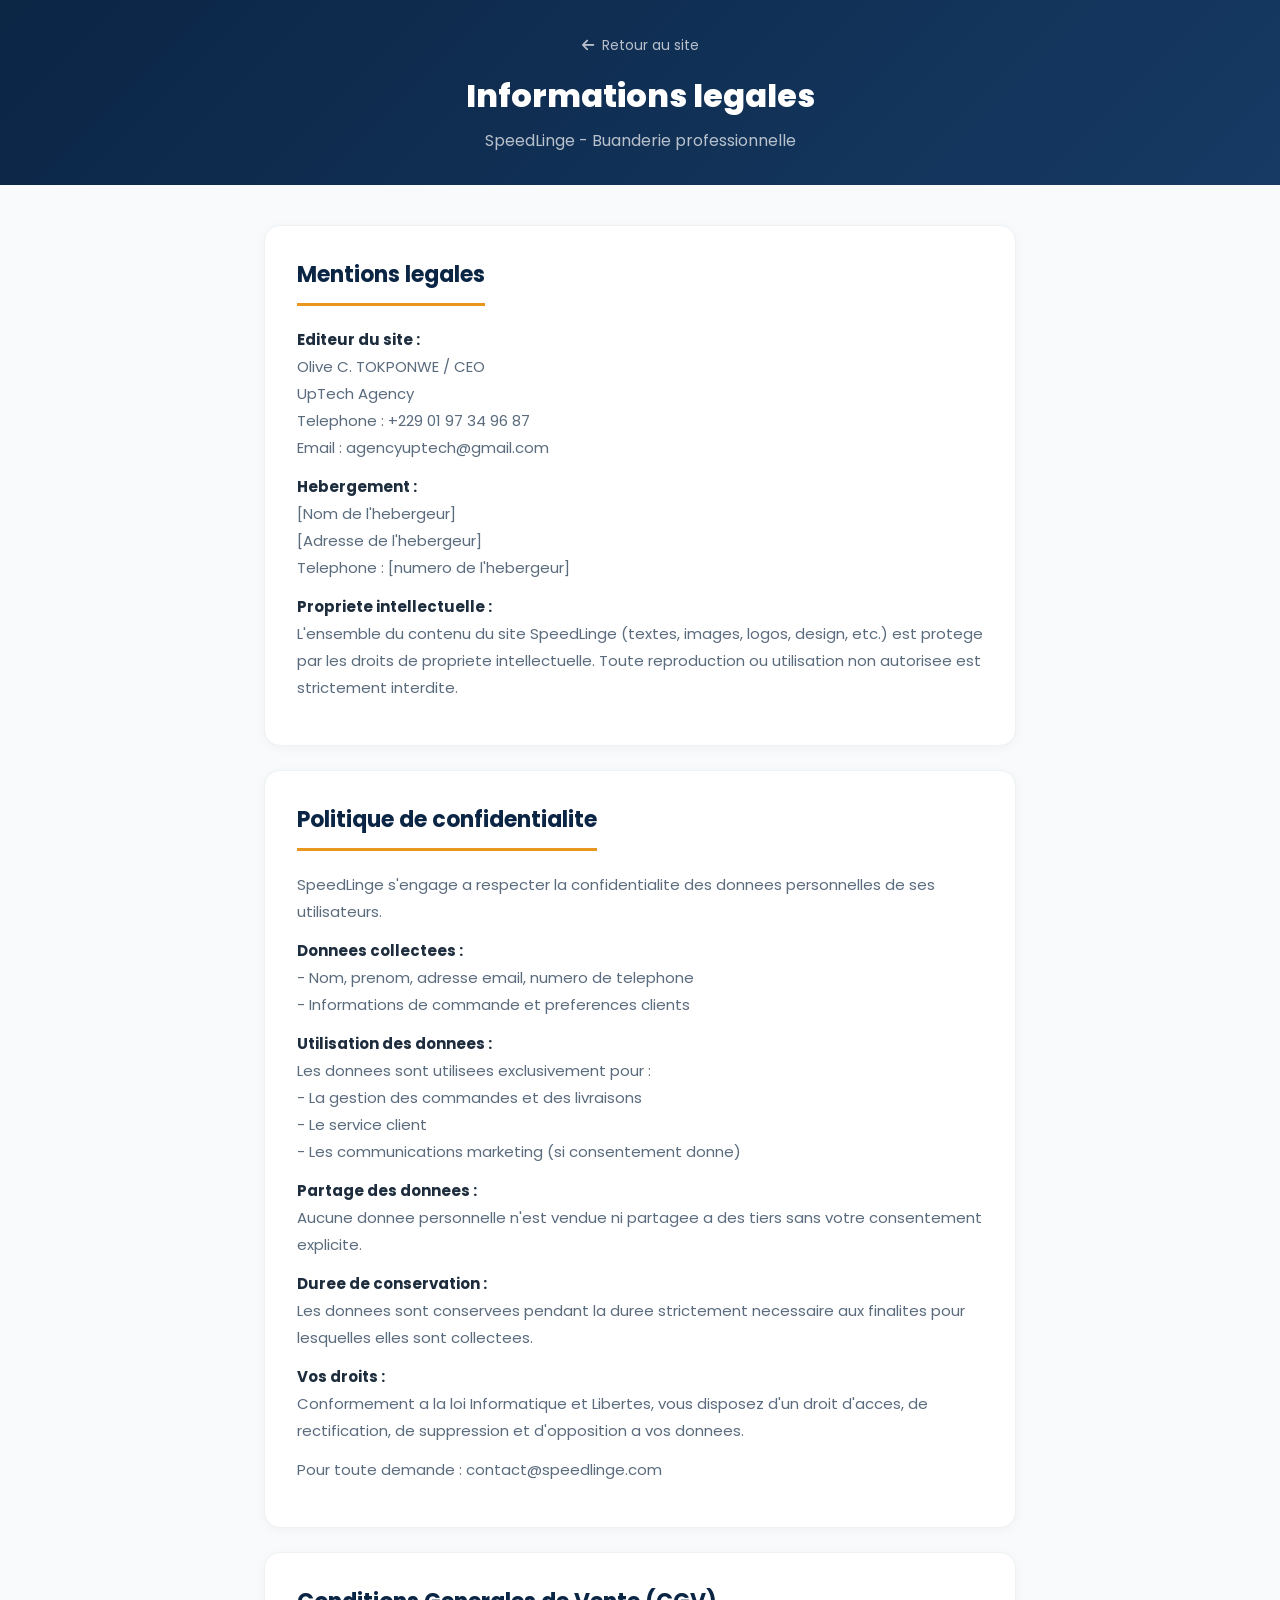
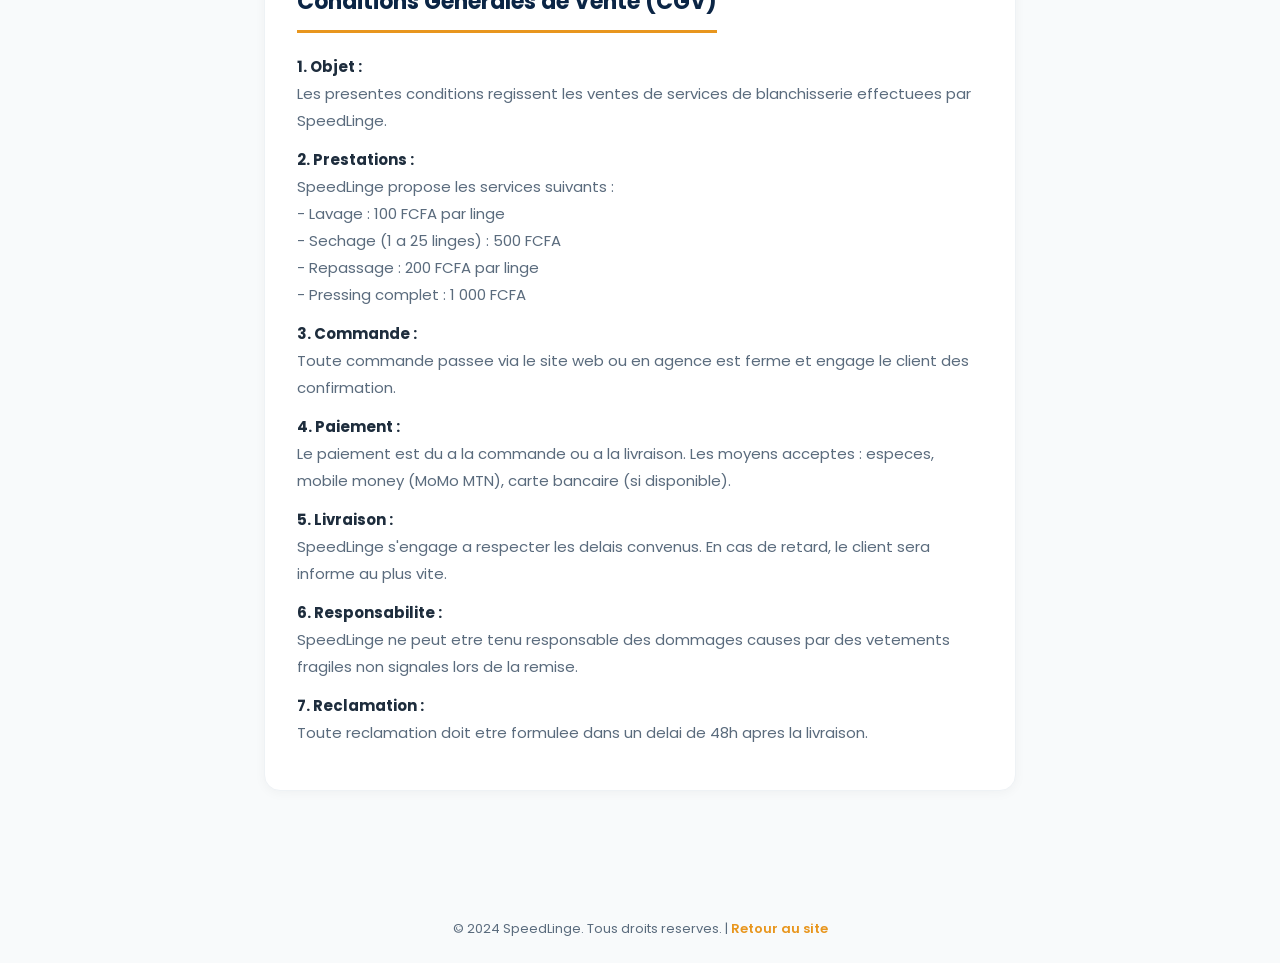
==== mentions-legales.html @ 2126ee3f "Initial commit - Site vitrine SpeedLinge Buanderie professionnelle à Parakou, Bénin. Site complet av" ====
<!DOCTYPE html>
<html lang="fr">
<head>
    <meta charset="UTF-8">
    <meta name="viewport" content="width=device-width, initial-scale=1.0">
    <title>Mentions legales - SpeedLinge</title>
    <link rel="stylesheet" href="https://cdnjs.cloudflare.com/ajax/libs/font-awesome/6.5.0/css/all.min.css">
    <link href="https://fonts.googleapis.com/css2?family=Poppins:wght@300;400;500;600;700;800&display=swap" rel="stylesheet">
    <style>
        :root {
            --orange: #E8961E; --orange-dark: #CC8017; --orange-light: #F5B84D;
            --blue-dark: #0B2545; --blue-mid: #163A64; --blue-light: #3AAFE0;
            --blue-pale: #E8F6FC; --gray-50: #F8FAFB; --gray-100: #EEF2F5;
            --gray-200: #D8DFE6; --gray-600: #5A6B7D; --gray-800: #1E2D3D;
        }
        * { margin: 0; padding: 0; box-sizing: border-box; }
        body { font-family: 'Poppins', sans-serif; color: var(--gray-800); background: var(--gray-50); }

        .header {
            background: linear-gradient(135deg, var(--blue-dark), var(--blue-mid));
            padding: 32px 24px; text-align: center; color: white;
        }
        .header a {
            color: white; text-decoration: none; display: inline-flex; align-items: center; gap: 8px;
            font-size: 14px; opacity: 0.7; transition: opacity 0.3s; margin-bottom: 16px;
        }
        .header a:hover { opacity: 1; }
        .header h1 { font-size: 32px; font-weight: 800; }
        .header p { opacity: 0.7; margin-top: 8px; }

        .container { max-width: 800px; margin: 0 auto; padding: 40px 24px 80px; }

        section {
            background: white; border-radius: 16px; padding: 32px;
            margin-bottom: 24px; box-shadow: 0 2px 12px rgba(0,0,0,0.04);
            border: 1px solid var(--gray-100);
        }
        section h2 {
            font-size: 22px; font-weight: 700; color: var(--blue-dark);
            margin-bottom: 20px; padding-bottom: 12px;
            border-bottom: 3px solid var(--orange); display: inline-block;
        }
        section p { font-size: 15px; line-height: 1.8; color: var(--gray-600); margin-bottom: 12px; }
        section strong { color: var(--gray-800); }

        .footer-mini {
            text-align: center; padding: 24px; font-size: 13px; color: var(--gray-600);
        }
        .footer-mini a { color: var(--orange); text-decoration: none; font-weight: 600; }
    </style>
</head>
<body>

<div class="header">
    <a href="index.html"><i class="fas fa-arrow-left"></i> Retour au site</a>
    <h1>Informations legales</h1>
    <p>SpeedLinge - Buanderie professionnelle</p>
</div>

<div class="container">
    <section>
        <h2>Mentions legales</h2>
        <p><strong>Editeur du site :</strong><br>
        Olive C. TOKPONWE / CEO<br>
        UpTech Agency<br>
        Telephone : +229 01 97 34 96 87<br>
        Email : agencyuptech@gmail.com</p>

        <p><strong>Hebergement :</strong><br>
        [Nom de l'hebergeur]<br>
        [Adresse de l'hebergeur]<br>
        Telephone : [numero de l'hebergeur]</p>

        <p><strong>Propriete intellectuelle :</strong><br>
        L'ensemble du contenu du site SpeedLinge (textes, images, logos, design, etc.) est protege par les droits de propriete intellectuelle. Toute reproduction ou utilisation non autorisee est strictement interdite.</p>
    </section>

    <section>
        <h2>Politique de confidentialite</h2>
        <p>SpeedLinge s'engage a respecter la confidentialite des donnees personnelles de ses utilisateurs.</p>

        <p><strong>Donnees collectees :</strong><br>
        - Nom, prenom, adresse email, numero de telephone<br>
        - Informations de commande et preferences clients</p>

        <p><strong>Utilisation des donnees :</strong><br>
        Les donnees sont utilisees exclusivement pour :<br>
        - La gestion des commandes et des livraisons<br>
        - Le service client<br>
        - Les communications marketing (si consentement donne)</p>

        <p><strong>Partage des donnees :</strong><br>
        Aucune donnee personnelle n'est vendue ni partagee a des tiers sans votre consentement explicite.</p>

        <p><strong>Duree de conservation :</strong><br>
        Les donnees sont conservees pendant la duree strictement necessaire aux finalites pour lesquelles elles sont collectees.</p>

        <p><strong>Vos droits :</strong><br>
        Conformement a la loi Informatique et Libertes, vous disposez d'un droit d'acces, de rectification, de suppression et d'opposition a vos donnees.</p>

        <p>Pour toute demande : contact@speedlinge.com</p>
    </section>

    <section>
        <h2>Conditions Generales de Vente (CGV)</h2>
        <p><strong>1. Objet :</strong><br>
        Les presentes conditions regissent les ventes de services de blanchisserie effectuees par SpeedLinge.</p>

        <p><strong>2. Prestations :</strong><br>
        SpeedLinge propose les services suivants :<br>
        - Lavage : 100 FCFA par linge<br>
        - Sechage (1 a 25 linges) : 500 FCFA<br>
        - Repassage : 200 FCFA par linge<br>
        - Pressing complet : 1 000 FCFA</p>

        <p><strong>3. Commande :</strong><br>
        Toute commande passee via le site web ou en agence est ferme et engage le client des confirmation.</p>

        <p><strong>4. Paiement :</strong><br>
        Le paiement est du a la commande ou a la livraison. Les moyens acceptes : especes, mobile money (MoMo MTN), carte bancaire (si disponible).</p>

        <p><strong>5. Livraison :</strong><br>
        SpeedLinge s'engage a respecter les delais convenus. En cas de retard, le client sera informe au plus vite.</p>

        <p><strong>6. Responsabilite :</strong><br>
        SpeedLinge ne peut etre tenu responsable des dommages causes par des vetements fragiles non signales lors de la remise.</p>

        <p><strong>7. Reclamation :</strong><br>
        Toute reclamation doit etre formulee dans un delai de 48h apres la livraison.</p>
    </section>
</div>

<div class="footer-mini">
    <p>&copy; 2024 SpeedLinge. Tous droits reserves. | <a href="index.html">Retour au site</a></p>
</div>

</body>
</html>
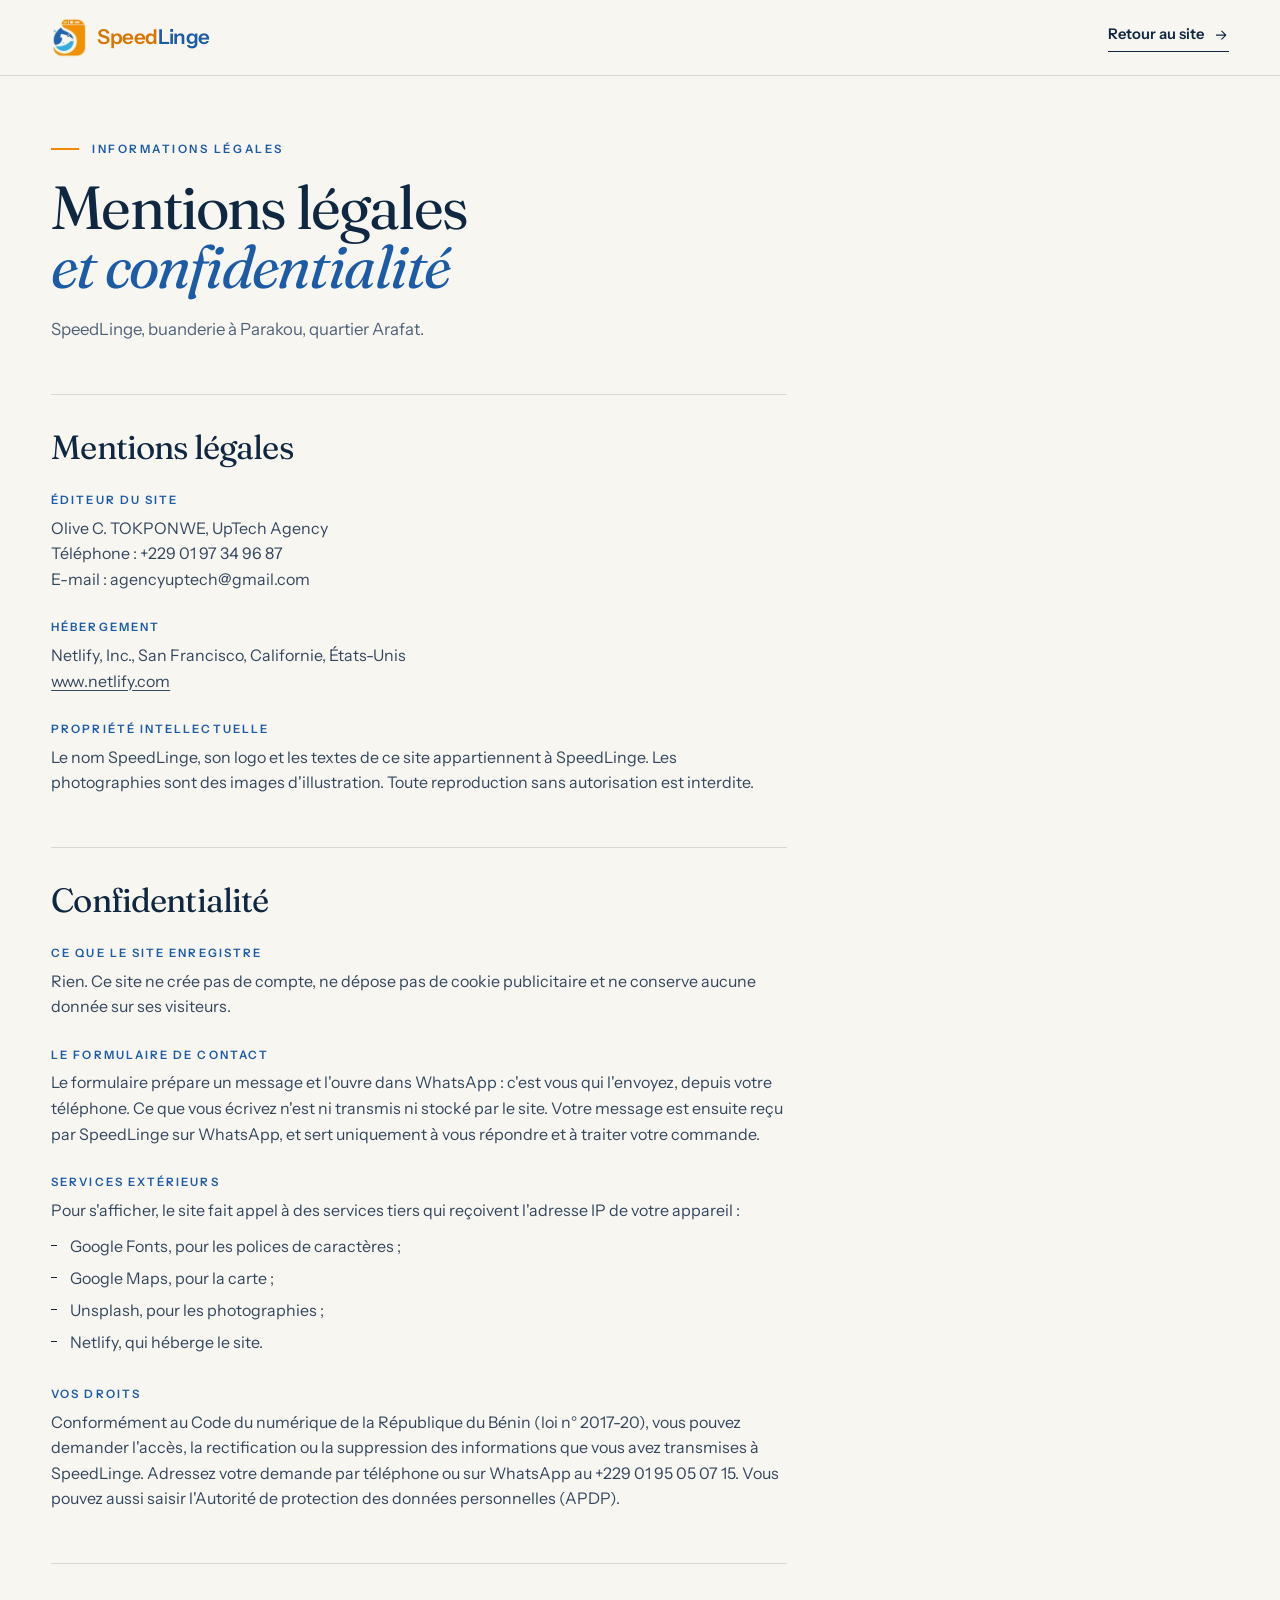
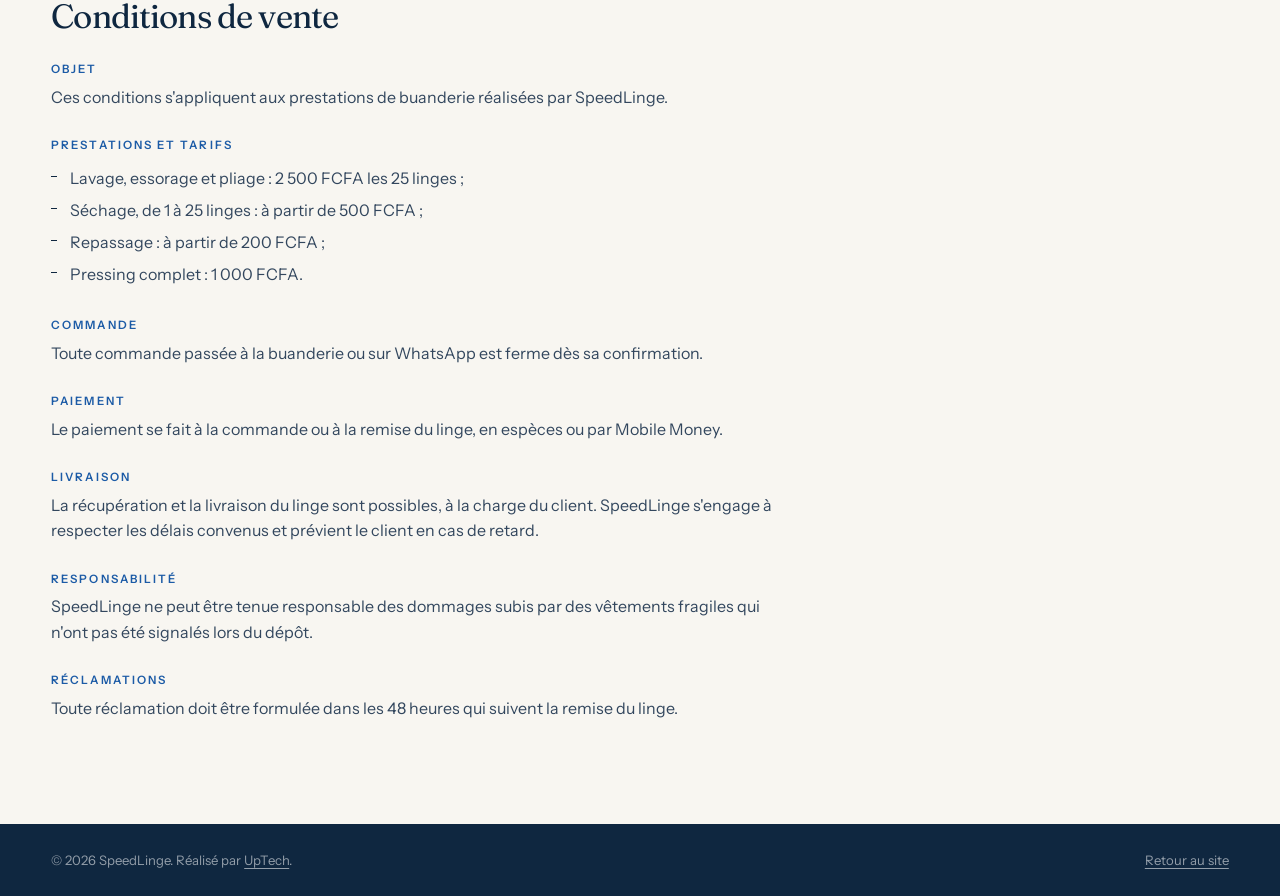
==== commit 4fe4381b: "Refonte du site dans un style éditorial, sobre et haut de gamme Les affiches publicitaires servaient" ====
--- a/mentions-legales.html
+++ b/mentions-legales.html
@@ -3,136 +3,119 @@
 <head>
     <meta charset="UTF-8">
     <meta name="viewport" content="width=device-width, initial-scale=1.0">
-    <title>Mentions legales - SpeedLinge</title>
-    <link rel="stylesheet" href="https://cdnjs.cloudflare.com/ajax/libs/font-awesome/6.5.0/css/all.min.css">
-    <link href="https://fonts.googleapis.com/css2?family=Poppins:wght@300;400;500;600;700;800&display=swap" rel="stylesheet">
-    <style>
-        :root {
-            --orange: #E8961E; --orange-dark: #CC8017; --orange-light: #F5B84D;
-            --blue-dark: #0B2545; --blue-mid: #163A64; --blue-light: #3AAFE0;
-            --blue-pale: #E8F6FC; --gray-50: #F8FAFB; --gray-100: #EEF2F5;
-            --gray-200: #D8DFE6; --gray-600: #5A6B7D; --gray-800: #1E2D3D;
-        }
-        * { margin: 0; padding: 0; box-sizing: border-box; }
-        body { font-family: 'Poppins', sans-serif; color: var(--gray-800); background: var(--gray-50); }
+    <title>Mentions légales et confidentialité — SpeedLinge</title>
+    <meta name="description" content="Mentions légales, politique de confidentialité et conditions de vente de SpeedLinge, buanderie à Parakou.">
+    <meta name="theme-color" content="#F8F6F1">
+    <link rel="canonical" href="https://speedlinge.netlify.app/mentions-legales.html">
+    <link rel="icon" href="img/logo.jpg">
 
-        .header {
-            background: linear-gradient(135deg, var(--blue-dark), var(--blue-mid));
-            padding: 32px 24px; text-align: center; color: white;
-        }
-        .header a {
-            color: white; text-decoration: none; display: inline-flex; align-items: center; gap: 8px;
-            font-size: 14px; opacity: 0.7; transition: opacity 0.3s; margin-bottom: 16px;
-        }
-        .header a:hover { opacity: 1; }
-        .header h1 { font-size: 32px; font-weight: 800; }
-        .header p { opacity: 0.7; margin-top: 8px; }
-
-        .container { max-width: 800px; margin: 0 auto; padding: 40px 24px 80px; }
-
-        section {
-            background: white; border-radius: 16px; padding: 32px;
-            margin-bottom: 24px; box-shadow: 0 2px 12px rgba(0,0,0,0.04);
-            border: 1px solid var(--gray-100);
-        }
-        section h2 {
-            font-size: 22px; font-weight: 700; color: var(--blue-dark);
-            margin-bottom: 20px; padding-bottom: 12px;
-            border-bottom: 3px solid var(--orange); display: inline-block;
-        }
-        section p { font-size: 15px; line-height: 1.8; color: var(--gray-600); margin-bottom: 12px; }
-        section strong { color: var(--gray-800); }
-
-        .footer-mini {
-            text-align: center; padding: 24px; font-size: 13px; color: var(--gray-600);
-        }
-        .footer-mini a { color: var(--orange); text-decoration: none; font-weight: 600; }
-    </style>
+    <link rel="preconnect" href="https://fonts.googleapis.com">
+    <link rel="preconnect" href="https://fonts.gstatic.com" crossorigin>
+    <link href="https://fonts.googleapis.com/css2?family=Fraunces:ital,opsz,wght,WONK@0,9..144,300..600,0..1;1,9..144,300..600,0..1&family=Instrument+Sans:wght@400;500;600&display=swap" rel="stylesheet">
+    <link rel="stylesheet" href="css/style.css?v=2026-10-02">
 </head>
 <body>
 
-<div class="header">
-    <a href="index.html"><i class="fas fa-arrow-left"></i> Retour au site</a>
-    <h1>Informations legales</h1>
-    <p>SpeedLinge - Buanderie professionnelle</p>
-</div>
+<svg width="0" height="0" style="position:absolute" aria-hidden="true" focusable="false">
+    <symbol id="i-arrow" viewBox="0 0 24 24"><path d="M5 12h14M13 6l6 6-6 6" fill="none" stroke="currentColor" stroke-width="1.6" stroke-linecap="round" stroke-linejoin="round"/></symbol>
+</svg>
 
-<div class="container">
-    <section>
-        <h2>Mentions legales</h2>
-        <p><strong>Editeur du site :</strong><br>
-        Olive C. TOKPONWE / CEO<br>
-        UpTech Agency<br>
-        Telephone : +229 01 97 34 96 87<br>
-        Email : agencyuptech@gmail.com</p>
+<header class="hd hd-legal">
+    <div class="wrap hd-in">
+        <a href="index.html" class="logo" aria-label="SpeedLinge, retour à l'accueil">
+            <img src="img/logo-mark.png" alt="" width="80" height="90">
+            <span class="logo-t"><b>Speed</b>Linge</span>
+        </a>
+        <a class="lk" href="index.html">Retour au site <svg class="ic" aria-hidden="true"><use href="#i-arrow"/></svg></a>
+    </div>
+</header>
 
-        <p><strong>Hebergement :</strong><br>
-        [Nom de l'hebergeur]<br>
-        [Adresse de l'hebergeur]<br>
-        Telephone : [numero de l'hebergeur]</p>
+<main class="legal">
+    <div class="wrap">
+        <div class="legal-in">
+            <p class="eyebrow">Informations légales</p>
+            <h1>Mentions légales <em>et confidentialité</em></h1>
+            <p class="legal-lead">SpeedLinge, buanderie à Parakou, quartier Arafat.</p>
 
-        <p><strong>Propriete intellectuelle :</strong><br>
-        L'ensemble du contenu du site SpeedLinge (textes, images, logos, design, etc.) est protege par les droits de propriete intellectuelle. Toute reproduction ou utilisation non autorisee est strictement interdite.</p>
-    </section>
+            <section>
+                <h2>Mentions légales</h2>
 
-    <section>
-        <h2>Politique de confidentialite</h2>
-        <p>SpeedLinge s'engage a respecter la confidentialite des donnees personnelles de ses utilisateurs.</p>
+                <h3>Éditeur du site</h3>
+                <p>Olive C. TOKPONWE, UpTech Agency<br>
+                Téléphone : +229 01 97 34 96 87<br>
+                E-mail : agencyuptech@gmail.com</p>
 
-        <p><strong>Donnees collectees :</strong><br>
-        - Nom, prenom, adresse email, numero de telephone<br>
-        - Informations de commande et preferences clients</p>
+                <h3>Hébergement</h3>
+                <p>Netlify, Inc., San Francisco, Californie, États-Unis<br>
+                <a href="https://www.netlify.com" target="_blank" rel="noopener">www.netlify.com</a></p>
 
-        <p><strong>Utilisation des donnees :</strong><br>
-        Les donnees sont utilisees exclusivement pour :<br>
-        - La gestion des commandes et des livraisons<br>
-        - Le service client<br>
-        - Les communications marketing (si consentement donne)</p>
+                <h3>Propriété intellectuelle</h3>
+                <p>Le nom SpeedLinge, son logo et les textes de ce site appartiennent à SpeedLinge. Les photographies sont des images d'illustration. Toute reproduction sans autorisation est interdite.</p>
+            </section>
 
-        <p><strong>Partage des donnees :</strong><br>
-        Aucune donnee personnelle n'est vendue ni partagee a des tiers sans votre consentement explicite.</p>
+            <section>
+                <h2>Confidentialité</h2>
 
-        <p><strong>Duree de conservation :</strong><br>
-        Les donnees sont conservees pendant la duree strictement necessaire aux finalites pour lesquelles elles sont collectees.</p>
+                <h3>Ce que le site enregistre</h3>
+                <p>Rien. Ce site ne crée pas de compte, ne dépose pas de cookie publicitaire et ne conserve aucune donnée sur ses visiteurs.</p>
 
-        <p><strong>Vos droits :</strong><br>
-        Conformement a la loi Informatique et Libertes, vous disposez d'un droit d'acces, de rectification, de suppression et d'opposition a vos donnees.</p>
+                <h3>Le formulaire de contact</h3>
+                <p>Le formulaire prépare un message et l'ouvre dans WhatsApp : c'est vous qui l'envoyez, depuis votre téléphone. Ce que vous écrivez n'est ni transmis ni stocké par le site. Votre message est ensuite reçu par SpeedLinge sur WhatsApp, et sert uniquement à vous répondre et à traiter votre commande.</p>
 
-        <p>Pour toute demande : contact@speedlinge.com</p>
-    </section>
+                <h3>Services extérieurs</h3>
+                <p>Pour s'afficher, le site fait appel à des services tiers qui reçoivent l'adresse IP de votre appareil :</p>
+                <ul>
+                    <li>Google Fonts, pour les polices de caractères ;</li>
+                    <li>Google Maps, pour la carte ;</li>
+                    <li>Unsplash, pour les photographies ;</li>
+                    <li>Netlify, qui héberge le site.</li>
+                </ul>
 
-    <section>
-        <h2>Conditions Generales de Vente (CGV)</h2>
-        <p><strong>1. Objet :</strong><br>
-        Les presentes conditions regissent les ventes de services de blanchisserie effectuees par SpeedLinge.</p>
+                <h3>Vos droits</h3>
+                <p>Conformément au Code du numérique de la République du Bénin (loi n° 2017-20), vous pouvez demander l'accès, la rectification ou la suppression des informations que vous avez transmises à SpeedLinge. Adressez votre demande par téléphone ou sur WhatsApp au +229 01 95 05 07 15. Vous pouvez aussi saisir l'Autorité de protection des données personnelles (APDP).</p>
+            </section>
 
-        <p><strong>2. Prestations :</strong><br>
-        SpeedLinge propose les services suivants :<br>
-        - Lavage : 100 FCFA par linge<br>
-        - Sechage (1 a 25 linges) : 500 FCFA<br>
-        - Repassage : 200 FCFA par linge<br>
-        - Pressing complet : 1 000 FCFA</p>
+            <section>
+                <h2>Conditions de vente</h2>
 
-        <p><strong>3. Commande :</strong><br>
-        Toute commande passee via le site web ou en agence est ferme et engage le client des confirmation.</p>
+                <h3>Objet</h3>
+                <p>Ces conditions s'appliquent aux prestations de buanderie réalisées par SpeedLinge.</p>
 
-        <p><strong>4. Paiement :</strong><br>
-        Le paiement est du a la commande ou a la livraison. Les moyens acceptes : especes, mobile money (MoMo MTN), carte bancaire (si disponible).</p>
+                <h3>Prestations et tarifs</h3>
+                <ul>
+                    <li>Lavage, essorage et pliage : 2 500 FCFA les 25 linges ;</li>
+                    <li>Séchage, de 1 à 25 linges : à partir de 500 FCFA ;</li>
+                    <li>Repassage : à partir de 200 FCFA ;</li>
+                    <li>Pressing complet : 1 000 FCFA.</li>
+                </ul>
 
-        <p><strong>5. Livraison :</strong><br>
-        SpeedLinge s'engage a respecter les delais convenus. En cas de retard, le client sera informe au plus vite.</p>
+                <h3>Commande</h3>
+                <p>Toute commande passée à la buanderie ou sur WhatsApp est ferme dès sa confirmation.</p>
 
-        <p><strong>6. Responsabilite :</strong><br>
-        SpeedLinge ne peut etre tenu responsable des dommages causes par des vetements fragiles non signales lors de la remise.</p>
+                <h3>Paiement</h3>
+                <p>Le paiement se fait à la commande ou à la remise du linge, en espèces ou par Mobile Money.</p>
 
-        <p><strong>7. Reclamation :</strong><br>
-        Toute reclamation doit etre formulee dans un delai de 48h apres la livraison.</p>
-    </section>
-</div>
+                <h3>Livraison</h3>
+                <p>La récupération et la livraison du linge sont possibles, à la charge du client. SpeedLinge s'engage à respecter les délais convenus et prévient le client en cas de retard.</p>
 
-<div class="footer-mini">
-    <p>&copy; 2024 SpeedLinge. Tous droits reserves. | <a href="index.html">Retour au site</a></p>
-</div>
+                <h3>Responsabilité</h3>
+                <p>SpeedLinge ne peut être tenue responsable des dommages subis par des vêtements fragiles qui n'ont pas été signalés lors du dépôt.</p>
+
+                <h3>Réclamations</h3>
+                <p>Toute réclamation doit être formulée dans les 48 heures qui suivent la remise du linge.</p>
+            </section>
+        </div>
+    </div>
+</main>
+
+<footer class="ft" style="padding-top:0">
+    <div class="wrap">
+        <div class="ft-bot" style="border-top:0">
+            <p>&copy; 2026 SpeedLinge. Réalisé par <a href="https://tokponwe10.github.io/uptech-agency/" target="_blank" rel="noopener">UpTech</a>.</p>
+            <p><a href="index.html">Retour au site</a></p>
+        </div>
+    </div>
+</footer>
 
 </body>
 </html>
--- a/css/style.css
+++ b/css/style.css
@@ -0,0 +1,474 @@
+:root {
+    --ink: #0F2740;
+    --blue: #1C5BA6;
+    --orange: #F08A00;
+    --paper: #F8F6F1;
+    --white: #FFFFFF;
+    --sky: #E6EEF6;
+    --muted: #51637A;
+    --line: rgba(15, 39, 64, .14);
+
+    --serif: "Fraunces", Georgia, "Times New Roman", serif;
+    --sans: "Instrument Sans", system-ui, -apple-system, "Segoe UI", sans-serif;
+
+    --gutter: clamp(1.25rem, 4vw, 4rem);
+    --max: 1280px;
+    --header-h: 76px;
+    --ease: cubic-bezier(.22, 1, .36, 1);
+}
+
+*, *::before, *::after { box-sizing: border-box; }
+* { margin: 0; }
+
+html {
+    scroll-behavior: smooth;
+    scroll-padding-top: calc(var(--header-h) + 12px);
+    -webkit-text-size-adjust: 100%;
+}
+
+body {
+    font-family: var(--sans);
+    font-size: 1rem;
+    line-height: 1.6;
+    color: var(--ink);
+    background: var(--paper);
+    -webkit-font-smoothing: antialiased;
+}
+
+img { display: block; max-width: 100%; height: auto; }
+a { color: inherit; text-decoration: none; }
+ul, ol { list-style: none; padding: 0; }
+button, input, select, textarea { font: inherit; color: inherit; }
+p { text-wrap: pretty; }
+h1, h2, h3 { font-family: var(--serif); font-weight: 400; text-wrap: balance; }
+
+/* Fraunces dessine par défaut des lettres fantaisie en italique (un « l » qui
+   ressemble à un « f ») : on les coupe pour que les titres restent lisibles. */
+body { font-variation-settings: "WONK" 0; }
+sup { font-size: .65em; line-height: 0; }
+
+::selection { background: var(--blue); color: var(--white); }
+:focus-visible { outline: 2px solid var(--blue); outline-offset: 3px; border-radius: 2px; }
+
+.wrap { max-width: var(--max); margin-inline: auto; padding-inline: var(--gutter); }
+.ic { width: 1.1em; height: 1.1em; flex: none; }
+
+.skip {
+    position: absolute; left: 1rem; top: -4rem; z-index: 100;
+    padding: .7rem 1rem; background: var(--ink); color: var(--white); border-radius: 6px;
+}
+.skip:focus { top: 1rem; }
+
+/* Boutons et liens */
+.btn {
+    display: inline-flex; align-items: center; justify-content: center; gap: .65rem;
+    min-height: 54px; padding: .9rem 1.7rem;
+    border: 0; border-radius: 999px; cursor: pointer;
+    font-weight: 600; font-size: .95rem; letter-spacing: .01em; line-height: 1;
+    transition: transform .35s var(--ease), background-color .25s, color .25s;
+}
+.btn:hover { transform: translateY(-2px); }
+.btn-sm { min-height: 44px; padding: .6rem 1.2rem; font-size: .88rem; }
+.btn-wa { background: var(--orange); color: var(--ink); }
+.btn-wa:hover { background: #FF9D1A; }
+.btn-ink { background: var(--ink); color: var(--white); }
+.btn-ink:hover { background: var(--blue); }
+
+.lk {
+    display: inline-flex; align-items: center; gap: .55rem;
+    font-weight: 600; font-size: .92rem;
+    padding-bottom: .3rem;
+    background: linear-gradient(currentColor, currentColor) 0 100% / 100% 1px no-repeat;
+    transition: background-size .45s var(--ease), color .25s;
+}
+.lk .ic { transition: transform .45s var(--ease); }
+.lk:hover { color: var(--blue); background-size: 0 1px; background-position: 100% 100%; }
+.lk:hover .ic { transform: translateX(4px); }
+
+.eyebrow {
+    display: flex; align-items: center; gap: .8rem;
+    font-size: .72rem; font-weight: 600; letter-spacing: .22em; text-transform: uppercase;
+    color: var(--blue);
+}
+.eyebrow::before { content: ""; width: 28px; height: 2px; background: var(--orange); }
+
+/* En-tête */
+.hd {
+    position: fixed; inset: 0 0 auto 0; z-index: 50;
+    height: var(--header-h);
+    border-bottom: 1px solid transparent;
+    transition: background-color .35s, border-color .35s;
+}
+.hd.is-solid, .hd.is-open {
+    background: rgba(248, 246, 241, .92);
+    backdrop-filter: blur(14px); -webkit-backdrop-filter: blur(14px);
+    border-bottom-color: var(--line);
+}
+.hd-in { height: 100%; display: flex; align-items: center; gap: 2rem; }
+
+.logo { display: inline-flex; align-items: center; gap: .65rem; margin-right: auto; }
+.logo img { height: 40px; width: auto; }
+.logo-t { font-weight: 600; font-size: 1.28rem; letter-spacing: -.02em; color: var(--blue); }
+.logo-t b { font-weight: 600; color: #D97500; }
+
+.nav { display: flex; gap: 2.1rem; }
+.nav a { position: relative; font-size: .92rem; font-weight: 500; padding: .4rem 0; }
+.nav a::after {
+    content: ""; position: absolute; left: 0; right: 0; bottom: 0; height: 1px;
+    background: currentColor; transform: scaleX(0); transform-origin: right;
+    transition: transform .45s var(--ease);
+}
+.nav a:hover::after { transform: scaleX(1); transform-origin: left; }
+
+.burger {
+    display: none; width: 46px; height: 46px; padding: 0;
+    background: none; border: 1px solid var(--line); border-radius: 50%; cursor: pointer;
+    position: relative;
+}
+.burger span {
+    position: absolute; left: 13px; right: 13px; height: 1.5px; background: var(--ink);
+    transition: transform .4s var(--ease), top .4s var(--ease);
+}
+.burger span:first-child { top: 18px; }
+.burger span:last-child { top: 26px; }
+.burger[aria-expanded="true"] span:first-child { top: 22px; transform: rotate(45deg); }
+.burger[aria-expanded="true"] span:last-child { top: 22px; transform: rotate(-45deg); }
+
+.menu {
+    position: fixed; inset: var(--header-h) 0 0 0; z-index: 45;
+    display: flex; flex-direction: column; justify-content: space-between; gap: 2rem;
+    padding: 2rem var(--gutter) 2.5rem;
+    background: var(--paper); overflow-y: auto;
+}
+.menu[hidden] { display: none; }
+.menu nav { display: flex; flex-direction: column; }
+.menu nav a {
+    font-family: var(--serif); font-size: clamp(1.9rem, 8vw, 2.6rem); line-height: 1.1;
+    padding: 1rem 0; border-bottom: 1px solid var(--line);
+}
+.menu-ft { display: flex; flex-direction: column; gap: 1.1rem; align-items: stretch; }
+.menu-tel { text-align: center; font-weight: 600; }
+
+@media (max-width: 980px) {
+    .nav, .hd-cta { display: none; }
+    .burger { display: block; }
+}
+
+/* Accueil */
+.hero {
+    padding-top: calc(var(--header-h) + clamp(2rem, 5vw, 4.5rem));
+    padding-bottom: clamp(3.5rem, 7vw, 6.5rem);
+    overflow: hidden;
+}
+.hero-g { display: grid; gap: clamp(3rem, 5vw, 5rem); align-items: center; }
+@media (min-width: 960px) { .hero-g { grid-template-columns: 1.1fr .9fr; } }
+
+.status {
+    display: inline-flex; align-items: center; gap: .6rem;
+    padding: .5rem .95rem; border: 1px solid var(--line); border-radius: 999px;
+    background: var(--white); font-size: .8rem; font-weight: 500;
+}
+.status i { width: 8px; height: 8px; border-radius: 50%; background: #9AA7B5; }
+.status.is-open i { background: #1E9E61; box-shadow: 0 0 0 4px rgba(30, 158, 97, .16); }
+
+h1 {
+    margin-top: 1.6rem;
+    font-size: clamp(2.9rem, 6.6vw, 5.6rem); line-height: .98; letter-spacing: -.03em;
+}
+h1 em, h2 em, .ft-big em { font-style: italic; color: var(--blue); }
+.lead { max-width: 33rem; margin-top: 1.7rem; font-size: 1.12rem; color: var(--muted); }
+
+.hero-cta { display: flex; flex-wrap: wrap; align-items: center; gap: 1.2rem 2rem; margin-top: 2.3rem; }
+
+.facts {
+    display: flex; flex-wrap: wrap; gap: 1.4rem 0;
+    margin-top: clamp(2.5rem, 5vw, 4rem); padding-top: 1.8rem; border-top: 1px solid var(--line);
+}
+.facts > div { padding-right: clamp(1.2rem, 3vw, 2.6rem); }
+.facts > div + div { padding-left: clamp(1.2rem, 3vw, 2.6rem); border-left: 1px solid var(--line); }
+.facts dt { font-family: var(--serif); font-size: clamp(1.7rem, 3vw, 2.3rem); line-height: 1; letter-spacing: -.02em; }
+.facts dt small { font-family: var(--sans); font-size: .72rem; font-weight: 600; letter-spacing: .08em; }
+.facts dd { margin-top: .5rem; font-size: .82rem; color: var(--muted); }
+@media (max-width: 560px) {
+    .facts { display: grid; grid-template-columns: auto auto auto; gap: 0; }
+    .facts > div { padding-right: .9rem; }
+    .facts > div + div { padding-left: .9rem; }
+    .facts dt { white-space: nowrap; }
+    .facts dd { font-size: .76rem; line-height: 1.35; }
+}
+
+.hero-v { position: relative; width: 100%; max-width: 500px; margin-inline: auto; }
+.hero-ph { aspect-ratio: 4 / 5; border-radius: 10px; overflow: hidden; background: var(--sky); }
+.hero-ph img { width: 100%; height: 100%; object-fit: cover; animation: zoom 14s var(--ease) both; }
+@keyframes zoom { from { transform: scale(1.1); } to { transform: scale(1); } }
+
+/* Le ticket : une commande type, avec les vrais prix */
+.ticket {
+    position: absolute; left: -2.4rem; bottom: 2.6rem; width: 236px;
+    transform: rotate(-3deg);
+    filter: drop-shadow(0 22px 28px rgba(15, 39, 64, .28));
+}
+.ticket-in {
+    padding: 1.15rem 1.25rem 1.7rem; background: var(--white);
+    -webkit-mask: radial-gradient(6px at 50% 100%, transparent 97%, #000) 50% 100% / 16px 100% repeat-x;
+            mask: radial-gradient(6px at 50% 100%, transparent 97%, #000) 50% 100% / 16px 100% repeat-x;
+}
+.ticket p { display: flex; justify-content: space-between; align-items: baseline; gap: 1rem; }
+.ticket-hd {
+    padding-bottom: .7rem; margin-bottom: .7rem; border-bottom: 1px dashed var(--line);
+    font-size: .68rem; font-weight: 600; letter-spacing: .16em; text-transform: uppercase;
+}
+.ticket-hd span:last-child { color: var(--muted); }
+.ticket-row { font-size: .84rem; padding: .16rem 0; }
+.ticket-row span { color: var(--muted); }
+.ticket-row b { font-weight: 600; font-variant-numeric: tabular-nums; }
+.ticket-ds { margin: .7rem 0; padding: .7rem 0; border-block: 1px dashed var(--line); font-size: .8rem; line-height: 1.4; }
+.ticket-tot b { font-family: var(--serif); font-weight: 500; font-size: 1.12rem; }
+@media (max-width: 1100px) { .ticket { left: -.6rem; } }
+@media (max-width: 520px) { .ticket { left: .8rem; bottom: -1.6rem; width: 214px; } .hero-v { margin-bottom: 1.6rem; } }
+
+.in { animation: up .9s var(--ease) both; animation-delay: calc(var(--i, 0) * .09s + .05s); }
+@keyframes up { from { opacity: 0; transform: translateY(1.4rem); } }
+
+/* Bandeau défilant */
+.mq { overflow: hidden; border-block: 1px solid var(--line); padding: 1.15rem 0; }
+.mq-t { display: flex; width: max-content; animation: mq 46s linear infinite; }
+.mq span {
+    display: inline-flex; align-items: center;
+    font-family: var(--serif); font-style: italic; font-size: clamp(1.25rem, 2.2vw, 1.7rem); white-space: nowrap;
+}
+.mq span::after { content: ""; width: 7px; height: 7px; margin-inline: clamp(1.6rem, 3vw, 2.8rem); border-radius: 50%; background: var(--orange); }
+@keyframes mq { to { transform: translateX(-50%); } }
+
+/* Sections */
+.sec { padding-block: clamp(4.5rem, 9vw, 8.5rem); }
+.sec-white { background: var(--white); }
+.sec-hd { max-width: 46rem; margin-bottom: clamp(2.5rem, 5vw, 4.2rem); }
+h2 { margin-top: 1.3rem; font-size: clamp(2.1rem, 4.5vw, 3.55rem); line-height: 1.05; letter-spacing: -.025em; }
+.sec-p { max-width: 36rem; margin-top: 1.3rem; font-size: 1.05rem; color: var(--muted); }
+
+/* Formules */
+.forms { display: grid; grid-template-columns: repeat(4, 1fr); gap: 1.5rem; outline-offset: 8px; }
+.form-c { display: flex; flex-direction: column; align-items: flex-start; }
+.form-p {
+    position: relative; width: 100%; aspect-ratio: 4 / 5; overflow: hidden;
+    display: flex; align-items: flex-end;
+    padding: 1.6rem; border-radius: 8px;
+    background: var(--ink); color: var(--white);
+}
+.care {
+    position: absolute; right: -14%; top: 9%; width: 84%; height: auto; aspect-ratio: 1;
+    color: rgba(255, 255, 255, .2);
+    transition: color .6s, transform .9s var(--ease);
+}
+.form-c:hover .care { color: var(--orange); transform: translate(-3%, 2%) rotate(-4deg); }
+.form-n { position: absolute; left: 1.6rem; top: 1.4rem; font-family: var(--serif); font-style: italic; font-size: .92rem; color: rgba(255, 255, 255, .7); }
+.form-tag {
+    position: absolute; right: 1.2rem; top: 1.2rem;
+    padding: .38rem .75rem; border: 1px solid rgba(255, 255, 255, .28); border-radius: 999px;
+    font-size: .62rem; font-weight: 600; letter-spacing: .16em; text-transform: uppercase;
+}
+.form-p h3 { position: relative; font-size: clamp(1.5rem, 2.1vw, 1.85rem); line-height: 1.08; letter-spacing: -.015em; }
+.form-c > p { margin: 1.3rem 0 1.2rem; font-size: .95rem; color: var(--muted); }
+.form-c > .lk { margin-top: auto; }
+.swipe { display: none; }
+
+@media (max-width: 1040px) {
+    .forms {
+        display: flex; overflow-x: auto; scroll-snap-type: x mandatory;
+        margin-inline: calc(var(--gutter) * -1); padding-inline: var(--gutter);
+        scroll-padding-inline: var(--gutter);
+        scrollbar-width: none; -webkit-overflow-scrolling: touch;
+    }
+    .forms::-webkit-scrollbar { display: none; }
+    .form-c { flex: 0 0 min(76vw, 320px); scroll-snap-align: start; }
+    .swipe {
+        display: flex; align-items: center; gap: .5rem; margin-top: 1.6rem;
+        font-size: .72rem; font-weight: 600; letter-spacing: .18em; text-transform: uppercase; color: var(--muted);
+    }
+}
+
+/* Tarifs */
+.tarifs-g { display: grid; gap: clamp(2.5rem, 6vw, 6rem); }
+@media (min-width: 960px) {
+    .tarifs-g { grid-template-columns: .85fr 1.15fr; align-items: start; }
+    .tarifs-l { position: sticky; top: calc(var(--header-h) + 2rem); }
+}
+.tarifs-l .sec-hd { margin-bottom: 2.5rem; }
+.tarifs-ph { border-radius: 8px; overflow: hidden; background: var(--sky); aspect-ratio: 900 / 640; }
+.tarifs-ph img { width: 100%; height: 100%; object-fit: cover; }
+
+.prices { border-bottom: 1px solid var(--line); padding-bottom: 2.2rem; }
+.price {
+    display: grid; grid-template-columns: 1fr auto; align-items: end; gap: .6rem 1.5rem;
+    padding: 1.7rem 0; border-top: 1px solid var(--line);
+}
+.price:first-child { border-top-color: var(--ink); }
+.price h3 { font-size: clamp(1.35rem, 2.3vw, 1.75rem); line-height: 1.15; letter-spacing: -.01em; }
+.price h3 + p { margin-top: .4rem; font-size: .92rem; color: var(--muted); }
+.amt {
+    font-family: var(--serif); font-size: clamp(1.6rem, 2.8vw, 2.2rem); line-height: 1;
+    letter-spacing: -.02em; white-space: nowrap; text-align: right;
+}
+.amt small {
+    display: block; margin-bottom: .45rem;
+    font-family: var(--sans); font-size: .66rem; font-weight: 600; letter-spacing: .16em; text-transform: uppercase; color: var(--muted);
+}
+.amt span { font-family: var(--sans); font-size: .72rem; font-weight: 600; letter-spacing: .08em; color: var(--blue); }
+.prices .btn { margin-top: 1rem; }
+
+/* Abonnements */
+.plans { display: grid; border-top: 1px solid var(--ink); }
+.plan { display: flex; flex-direction: column; align-items: flex-start; padding: 2.4rem 0; }
+.plan + .plan { border-top: 1px solid var(--line); }
+@media (min-width: 900px) {
+    .plans { grid-template-columns: repeat(3, 1fr); }
+    .plan { padding: 2.6rem clamp(1.4rem, 2.6vw, 2.6rem) .4rem; }
+    .plan:first-child { padding-left: 0; }
+    .plan:last-child { padding-right: 0; }
+    .plan + .plan { border-top: 0; border-left: 1px solid var(--line); }
+}
+.plan-k { font-size: .68rem; font-weight: 600; letter-spacing: .2em; text-transform: uppercase; color: var(--muted); }
+.plan h3 { margin-top: .5rem; font-size: clamp(2rem, 3.2vw, 2.6rem); font-style: italic; line-height: 1; color: var(--blue); }
+.plan-d { margin-top: .7rem; color: var(--muted); font-size: .95rem; }
+.plan ul { width: 100%; margin: 1.8rem 0 2rem; }
+.plan li {
+    display: flex; justify-content: space-between; align-items: baseline; gap: 1rem;
+    padding: .95rem 0; border-top: 1px dashed var(--line); font-size: .95rem;
+}
+.plan li b { font-family: var(--serif); font-weight: 400; font-size: 1.45rem; letter-spacing: -.01em; }
+.plan li s { margin-left: .7rem; font-size: .84rem; color: var(--muted); }
+.plan .lk { margin-top: auto; }
+
+/* Déroulé */
+.how { background: var(--ink); color: var(--white); }
+.how .eyebrow { color: #9CC3EE; }
+.how h2 em { color: var(--orange); }
+.how-g { display: grid; gap: clamp(2.5rem, 6vw, 6rem); align-items: center; }
+@media (min-width: 900px) { .how-g { grid-template-columns: .8fr 1.2fr; } }
+.how-ph { border-radius: 8px; overflow: hidden; aspect-ratio: 9 / 11; background: #16365A; max-height: 620px; }
+.how-ph img { width: 100%; height: 100%; object-fit: cover; }
+@media (max-width: 899px) { .how-ph { aspect-ratio: 16 / 11; } }
+.how .sec-hd { margin-bottom: 2.2rem; }
+.steps li {
+    display: grid; grid-template-columns: 3.4rem 1fr; gap: 1.2rem; align-items: start;
+    padding: 1.9rem 0; border-top: 1px solid rgba(255, 255, 255, .16);
+}
+.steps li:last-child { border-bottom: 1px solid rgba(255, 255, 255, .16); }
+.step-n { font-family: var(--serif); font-style: italic; font-weight: 300; font-size: 3.2rem; line-height: .9; color: var(--orange); }
+.steps h3 { font-size: clamp(1.35rem, 2.2vw, 1.65rem); line-height: 1.15; }
+.steps p { margin-top: .6rem; max-width: 34rem; color: rgba(255, 255, 255, .72); }
+
+/* Recommandation */
+.avis { padding-block: clamp(4rem, 7vw, 6.5rem); }
+.avis-in { display: flex; flex-direction: column; align-items: center; text-align: center; }
+.avis h2 { max-width: 44rem; font-size: clamp(1.9rem, 3.8vw, 3rem); }
+.avis-lk { display: flex; flex-wrap: wrap; justify-content: center; gap: 1.2rem 2.6rem; margin-top: 2.4rem; }
+
+/* Contact */
+.contact-g { display: grid; gap: clamp(2.5rem, 6vw, 6rem); }
+@media (min-width: 960px) { .contact-g { grid-template-columns: 1fr 1fr; align-items: start; } }
+.infos > div { padding: 1.5rem 0; border-top: 1px solid var(--line); }
+.infos > div:last-child { border-bottom: 1px solid var(--line); }
+.infos dt { font-size: .68rem; font-weight: 600; letter-spacing: .2em; text-transform: uppercase; color: var(--muted); margin-bottom: .6rem; }
+.infos dd { font-size: 1.05rem; }
+.infos dd + dd { margin-top: .9rem; }
+.tel { font-family: var(--serif); font-size: clamp(1.5rem, 2.6vw, 1.95rem); letter-spacing: -.01em; }
+.tel:hover { color: var(--blue); }
+.socs { display: flex; gap: .7rem; }
+.socs a {
+    display: grid; place-items: center; width: 46px; height: 46px;
+    border: 1px solid var(--line); border-radius: 50%;
+    transition: background-color .25s, color .25s, border-color .25s;
+}
+.socs a:hover { background: var(--ink); border-color: var(--ink); color: var(--white); }
+
+.form { padding: clamp(1.6rem, 3.5vw, 2.8rem); background: var(--white); border: 1px solid var(--line); border-radius: 12px; }
+.form-t { font-family: var(--serif); font-size: 1.6rem; line-height: 1.15; margin-bottom: 1.6rem; }
+.form-2 { display: grid; gap: 0 1rem; }
+@media (min-width: 560px) { .form-2 { grid-template-columns: 1fr 1fr; } }
+.ff { margin-bottom: 1.15rem; }
+.ff label { display: block; margin-bottom: .45rem; font-size: .7rem; font-weight: 600; letter-spacing: .16em; text-transform: uppercase; color: var(--muted); }
+.ff input, .ff select, .ff textarea {
+    width: 100%; padding: .9rem 1rem;
+    background: var(--paper); border: 1px solid transparent; border-radius: 8px;
+    transition: border-color .2s, background-color .2s;
+}
+.ff textarea { resize: vertical; min-height: 7rem; }
+.ff input:focus, .ff select:focus, .ff textarea:focus { outline: 0; border-color: var(--blue); background: var(--white); }
+.form .btn { width: 100%; margin-top: .4rem; }
+.form-note { margin-top: 1rem; font-size: .82rem; color: var(--muted); text-align: center; }
+.form-err { margin-bottom: 1rem; padding: .8rem 1rem; border-radius: 8px; background: #FCEDE3; color: #8A3B00; font-size: .9rem; }
+
+.map { margin-top: clamp(3rem, 6vw, 5rem); height: clamp(300px, 40vw, 440px); border-radius: 12px; overflow: hidden; background: var(--sky); }
+.map iframe { width: 100%; height: 100%; border: 0; display: block; }
+
+/* Pied de page */
+.ft { background: var(--ink); color: rgba(255, 255, 255, .74); padding-top: clamp(4rem, 8vw, 7rem); font-size: .93rem; }
+.ft a:hover { color: var(--white); }
+.ft-top {
+    display: flex; flex-wrap: wrap; align-items: flex-end; justify-content: space-between; gap: 2rem;
+    padding-bottom: clamp(3rem, 6vw, 5rem); border-bottom: 1px solid rgba(255, 255, 255, .16);
+}
+.ft-big { max-width: 15ch; font-family: var(--serif); font-size: clamp(2.3rem, 5.4vw, 4.4rem); line-height: 1; letter-spacing: -.03em; color: var(--white); }
+.ft-big em { color: var(--orange); }
+.ft-g { display: grid; gap: 2.5rem; padding-block: clamp(2.5rem, 5vw, 4rem); grid-template-columns: repeat(2, 1fr); }
+@media (min-width: 900px) { .ft-g { grid-template-columns: 1.3fr .8fr 1.3fr .7fr; } }
+@media (max-width: 520px) { .ft-g { grid-template-columns: 1fr; } }
+.ft-g nav a, .ft-g > div > a:not(.logo) { display: block; padding: .28rem 0; }
+.ft-g p { padding: .28rem 0; }
+.ft-k { font-size: .68rem; font-weight: 600; letter-spacing: .2em; text-transform: uppercase; color: rgba(255, 255, 255, .5); margin-bottom: .7rem; }
+.ft-p { margin-top: 1rem; max-width: 18rem; }
+.logo-ft .logo-t, .logo-ft .logo-t b { color: var(--white); }
+.logo-chip { display: grid; place-items: center; width: 46px; height: 46px; border-radius: 10px; background: var(--white); }
+.logo-chip img { height: 32px; }
+.ft-bot {
+    display: flex; flex-wrap: wrap; justify-content: space-between; gap: .6rem 2rem;
+    padding-block: 1.6rem; border-top: 1px solid rgba(255, 255, 255, .16);
+    font-size: .82rem; color: rgba(255, 255, 255, .55);
+}
+.ft-bot a { text-decoration: underline; text-underline-offset: 3px; }
+
+/* Bouton WhatsApp flottant */
+.waf {
+    position: fixed; right: 1.2rem; bottom: 1.2rem; z-index: 40;
+    display: grid; place-items: center; width: 58px; height: 58px; border-radius: 50%;
+    background: var(--orange); color: var(--ink);
+    box-shadow: 0 14px 30px -10px rgba(15, 39, 64, .55);
+    transition: transform .5s var(--ease), opacity .4s;
+}
+.waf .ic { width: 26px; height: 26px; }
+.waf:hover { transform: translateY(-3px) scale(1.04); }
+.js .waf { opacity: 0; transform: translateY(1.5rem); pointer-events: none; }
+.js .waf.on { opacity: 1; transform: none; pointer-events: auto; }
+
+/* Apparition au défilement */
+.js .rv {
+    opacity: 0; transform: translateY(1.5rem);
+    transition: opacity .9s var(--ease), transform .9s var(--ease);
+    transition-delay: var(--d, 0s);
+}
+.js .rv.on { opacity: 1; transform: none; }
+
+/* Page légale */
+.legal { padding-top: calc(var(--header-h) + clamp(2rem, 5vw, 4rem)); padding-bottom: clamp(4rem, 8vw, 7rem); }
+.legal-in { max-width: 46rem; }
+.legal h1 { font-size: clamp(2.4rem, 5vw, 3.8rem); margin-top: 1.2rem; }
+.legal-lead { margin-top: 1.2rem; color: var(--muted); font-size: 1.05rem; }
+.legal section { margin-top: 3.2rem; padding-top: 2.2rem; border-top: 1px solid var(--line); }
+.legal section h2 { margin: 0 0 1.4rem; font-size: clamp(1.6rem, 3vw, 2.1rem); }
+.legal h3 { margin: 1.6rem 0 .4rem; font-family: var(--sans); font-size: .72rem; font-weight: 600; letter-spacing: .18em; text-transform: uppercase; color: var(--blue); }
+.legal section p, .legal section li { color: #33475E; }
+.legal section p + p { margin-top: .7rem; }
+.legal section ul { margin-top: .5rem; }
+.legal section li { position: relative; padding: .2rem 0 .2rem 1.2rem; }
+.legal section li::before { content: ""; position: absolute; left: 0; top: .85em; width: 6px; height: 1px; background: var(--ink); }
+.legal section a { text-decoration: underline; text-underline-offset: 3px; }
+.hd-legal { position: fixed; background: rgba(248, 246, 241, .92); backdrop-filter: blur(14px); border-bottom-color: var(--line); }
+
+@media (prefers-reduced-motion: reduce) {
+    html { scroll-behavior: auto; }
+    *, *::before, *::after { animation-duration: .01ms !important; animation-iteration-count: 1 !important; transition-duration: .01ms !important; }
+    .mq-t { animation: none; }
+    .js .rv { opacity: 1; transform: none; }
+}
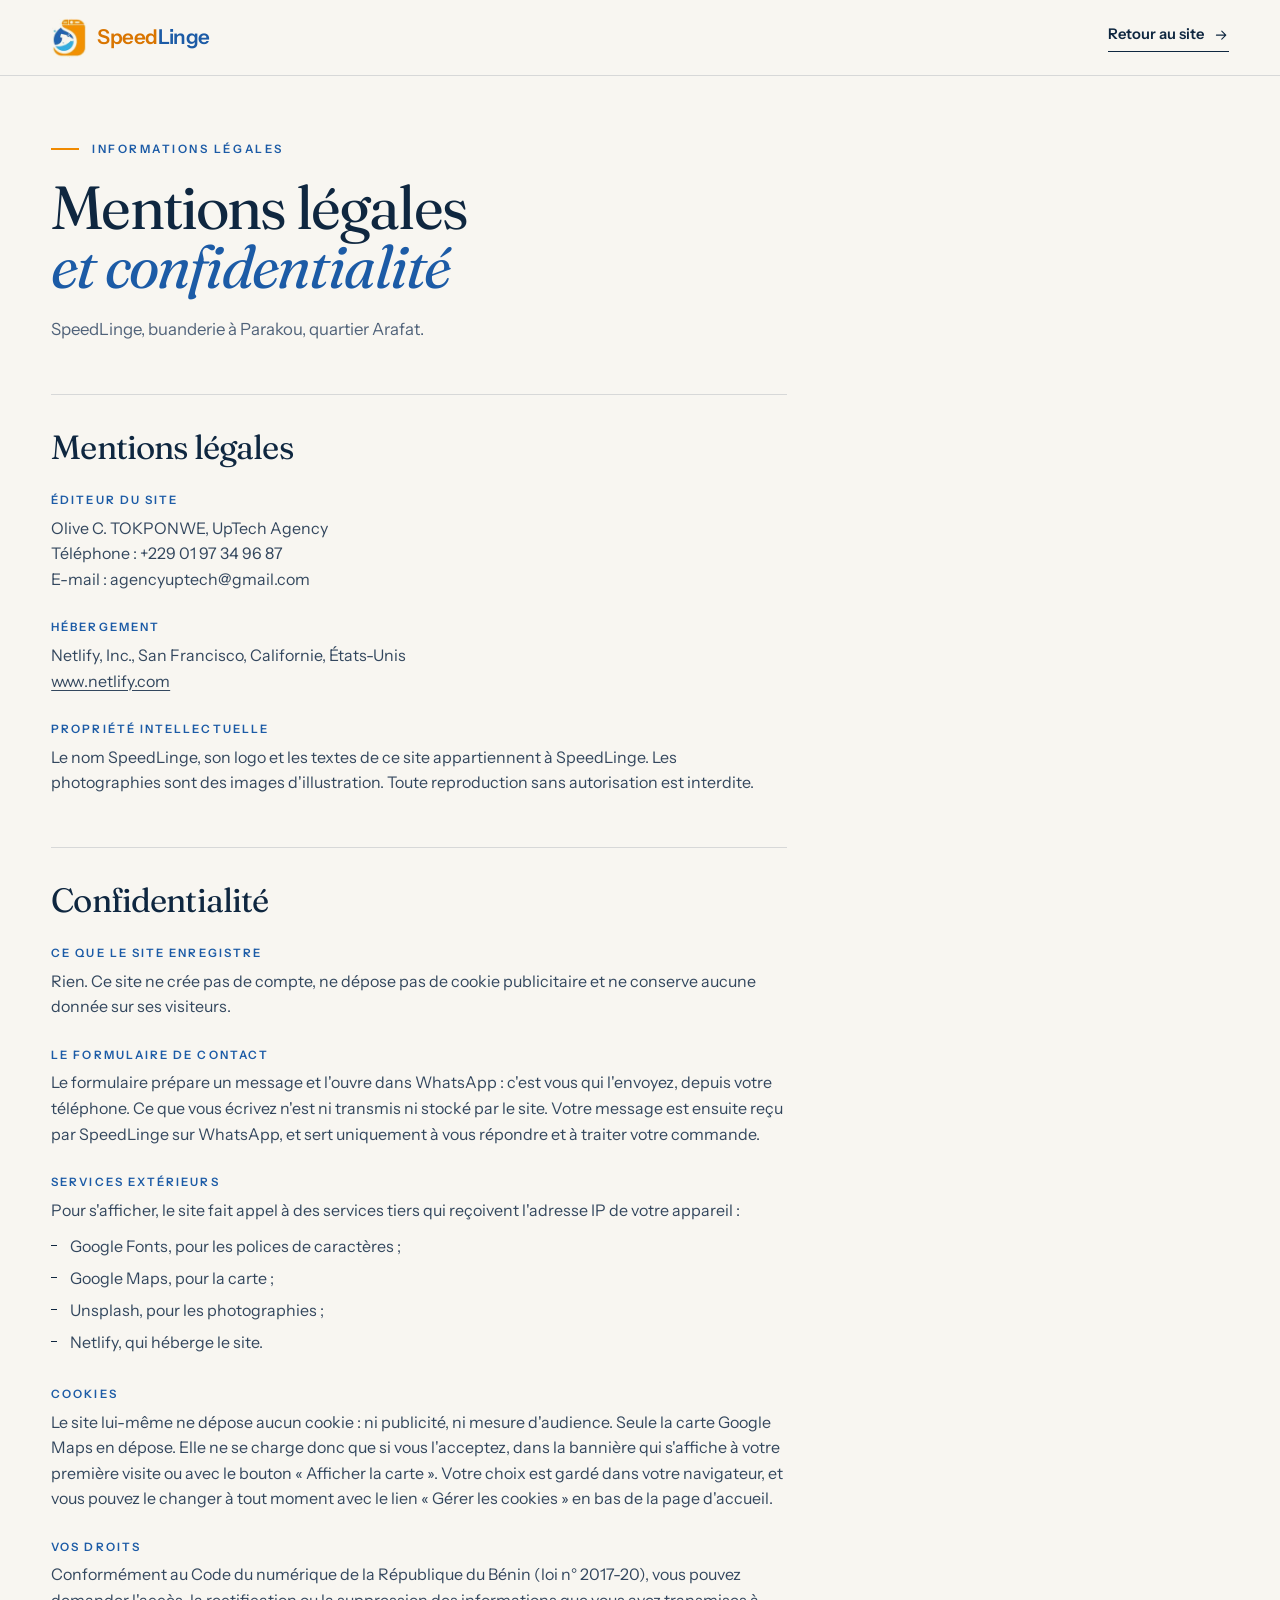
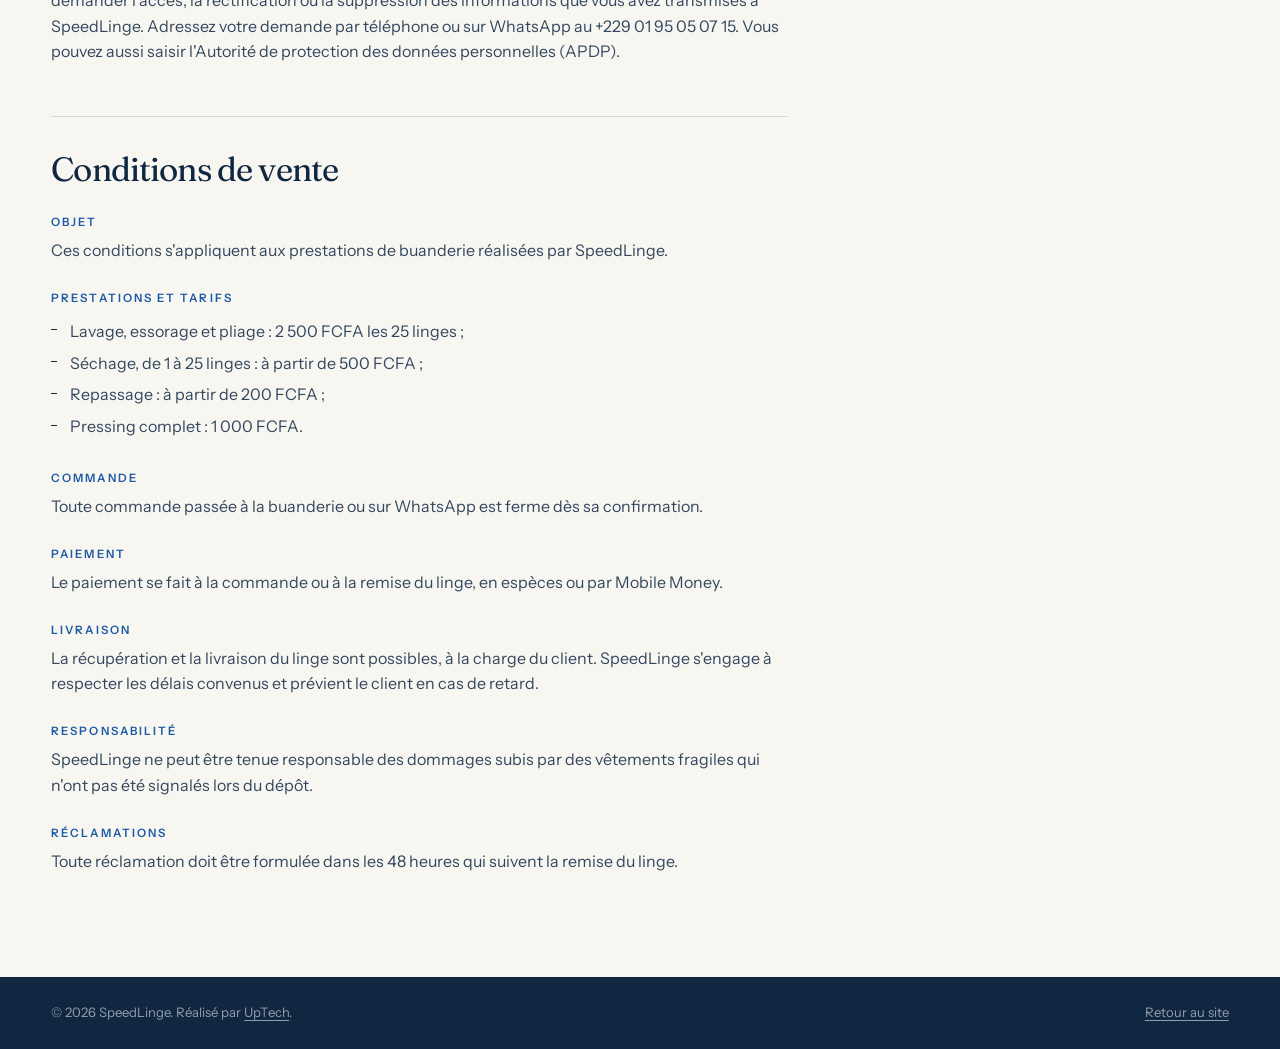
==== commit c770568c: "Ajoute une bannière de cookies et retire la mention des photos La carte Google Maps, seule source de" ====
--- a/mentions-legales.html
+++ b/mentions-legales.html
@@ -71,6 +71,9 @@
                     <li>Netlify, qui héberge le site.</li>
                 </ul>
 
+                <h3 id="cookies">Cookies</h3>
+                <p>Le site lui-même ne dépose aucun cookie : ni publicité, ni mesure d'audience. Seule la carte Google Maps en dépose. Elle ne se charge donc que si vous l'acceptez, dans la bannière qui s'affiche à votre première visite ou avec le bouton « Afficher la carte ». Votre choix est gardé dans votre navigateur, et vous pouvez le changer à tout moment avec le lien « Gérer les cookies » en bas de la page d'accueil.</p>
+
                 <h3>Vos droits</h3>
                 <p>Conformément au Code du numérique de la République du Bénin (loi n° 2017-20), vous pouvez demander l'accès, la rectification ou la suppression des informations que vous avez transmises à SpeedLinge. Adressez votre demande par téléphone ou sur WhatsApp au +229 01 95 05 07 15. Vous pouvez aussi saisir l'Autorité de protection des données personnelles (APDP).</p>
             </section>
--- a/css/style.css
+++ b/css/style.css
@@ -339,6 +339,84 @@
 .plan li b { font-family: var(--serif); font-weight: 400; font-size: 1.45rem; letter-spacing: -.01em; }
 .plan li s { margin-left: .7rem; font-size: .84rem; color: var(--muted); }
 .plan .lk { margin-top: auto; }
+
+/* Abonnements mis en avant : fond bleu de la marque, titre et prix en grand */
+.abo { background: var(--blue); color: var(--white); }
+.abo .eyebrow { color: #FFD08A; }
+.abo-hd { margin-bottom: clamp(2.5rem, 5vw, 4rem); }
+.abo-t {
+    margin-top: .8rem; font-size: clamp(3.4rem, 11vw, 8.5rem); font-weight: 500;
+    line-height: .92; letter-spacing: -.045em;
+}
+.abo-s { margin-top: 1.2rem; max-width: 40rem; font-size: clamp(1.05rem, 1.6vw, 1.25rem); color: rgba(255, 255, 255, .82); }
+.abo-s em { font-family: var(--serif); font-size: 1.15em; color: var(--white); }
+.abo .plans { border-top-color: rgba(255, 255, 255, .5); }
+.abo .plan + .plan { border-color: rgba(255, 255, 255, .2); }
+.abo .plan-k, .abo .plan-d { color: rgba(255, 255, 255, .7); }
+.abo .plan h3 { color: #FFD08A; }
+.abo .plan li { border-top-color: rgba(255, 255, 255, .22); font-size: 1rem; align-items: center; }
+.abo .plan li b { font-size: clamp(2rem, 3.4vw, 2.6rem); font-weight: 500; color: var(--white); }
+.abo .plan li s { color: rgba(255, 255, 255, .55); font-size: .95rem; }
+.abo .plan .lk { color: var(--white); }
+
+.express {
+    display: grid; gap: 1.6rem; align-items: center;
+    margin-top: clamp(2.5rem, 5vw, 4rem); padding: clamp(1.6rem, 3.5vw, 2.6rem);
+    border-radius: 10px; background: var(--ink);
+}
+@media (min-width: 800px) { .express { grid-template-columns: 1fr auto; } }
+.express-k { font-size: .7rem; font-weight: 600; letter-spacing: .2em; text-transform: uppercase; color: var(--orange); }
+.express-t { margin-top: .5rem; font-family: var(--serif); font-size: clamp(1.9rem, 4vw, 3rem); line-height: 1.05; letter-spacing: -.02em; }
+.express-t em { color: var(--orange); }
+.express-p { margin-top: .7rem; max-width: 36rem; color: rgba(255, 255, 255, .75); }
+
+.price-x h3 { color: var(--orange); }
+
+/* Boutique */
+.shop-hd { display: flex; flex-wrap: wrap; justify-content: space-between; align-items: flex-end; gap: 1rem 3rem; margin-bottom: clamp(2rem, 4vw, 3rem); }
+.shop-hd .sec-hd { margin-bottom: 0; }
+.shop { display: grid; grid-template-columns: repeat(2, 1fr); gap: clamp(.6rem, 1.4vw, 1.1rem); }
+@media (min-width: 900px) {
+    .shop { grid-template-columns: repeat(4, 1fr); grid-auto-rows: clamp(180px, 17vw, 240px); }
+    .shop-w { grid-column: span 2; }
+    .shop-t { grid-row: span 2; }
+}
+.shop-i { position: relative; overflow: hidden; border-radius: 8px; background: var(--sky); aspect-ratio: 1; }
+@media (max-width: 899px) { .shop-w { grid-column: span 2; aspect-ratio: 16 / 10; } }
+@media (min-width: 900px) { .shop-i { aspect-ratio: auto; } }
+.shop-i img { width: 100%; height: 100%; object-fit: cover; transition: transform .6s var(--ease); }
+.shop-i:hover img { transform: scale(1.04); }
+.shop-i figcaption {
+    position: absolute; left: .7rem; bottom: .7rem; padding: .3rem .7rem; border-radius: 999px;
+    background: rgba(248, 246, 241, .92); font-size: .78rem; font-weight: 600;
+}
+
+.front { margin-top: clamp(3rem, 6vw, 5rem); border-radius: 12px; overflow: hidden; aspect-ratio: 1280 / 853; max-height: 620px; background: var(--sky); }
+.front img { width: 100%; height: 100%; object-fit: cover; }
+.front + .map { margin-top: clamp(1rem, 2vw, 1.5rem); }
+
+/* Carte en attente d'accord */
+.map { position: relative; }
+.map-off {
+    position: absolute; inset: 0; display: flex; flex-direction: column; align-items: center; justify-content: center;
+    gap: 1rem; padding: 1.5rem; text-align: center; color: var(--muted);
+}
+.map.is-on .map-off { display: none; }
+
+/* Bannière de cookies */
+.ck {
+    position: fixed; left: 1rem; bottom: 1rem; z-index: 60; width: min(420px, calc(100% - 2rem));
+    padding: 1.3rem 1.4rem; border-radius: 12px; background: var(--white);
+    box-shadow: 0 12px 40px rgba(15, 39, 64, .18); border: 1px solid var(--line);
+}
+.ck[hidden] { display: none; }
+.ck-t { font-family: var(--serif); font-size: 1.2rem; line-height: 1.2; }
+.ck-p { margin-top: .5rem; font-size: .88rem; color: var(--muted); }
+.ck-p a { color: var(--blue); text-decoration: underline; text-underline-offset: 2px; }
+.ck-b { display: flex; justify-content: flex-end; gap: .6rem; margin-top: 1rem; }
+.ck-non { background: transparent; color: var(--ink); border: 1px solid var(--line); }
+.ck-non:hover { border-color: var(--ink); }
+.ft-lk { padding: 0; border: 0; background: none; font: inherit; color: inherit; cursor: pointer; text-decoration: underline; text-underline-offset: 2px; }
 
 /* Déroulé */
 .how { background: var(--ink); color: var(--white); }
